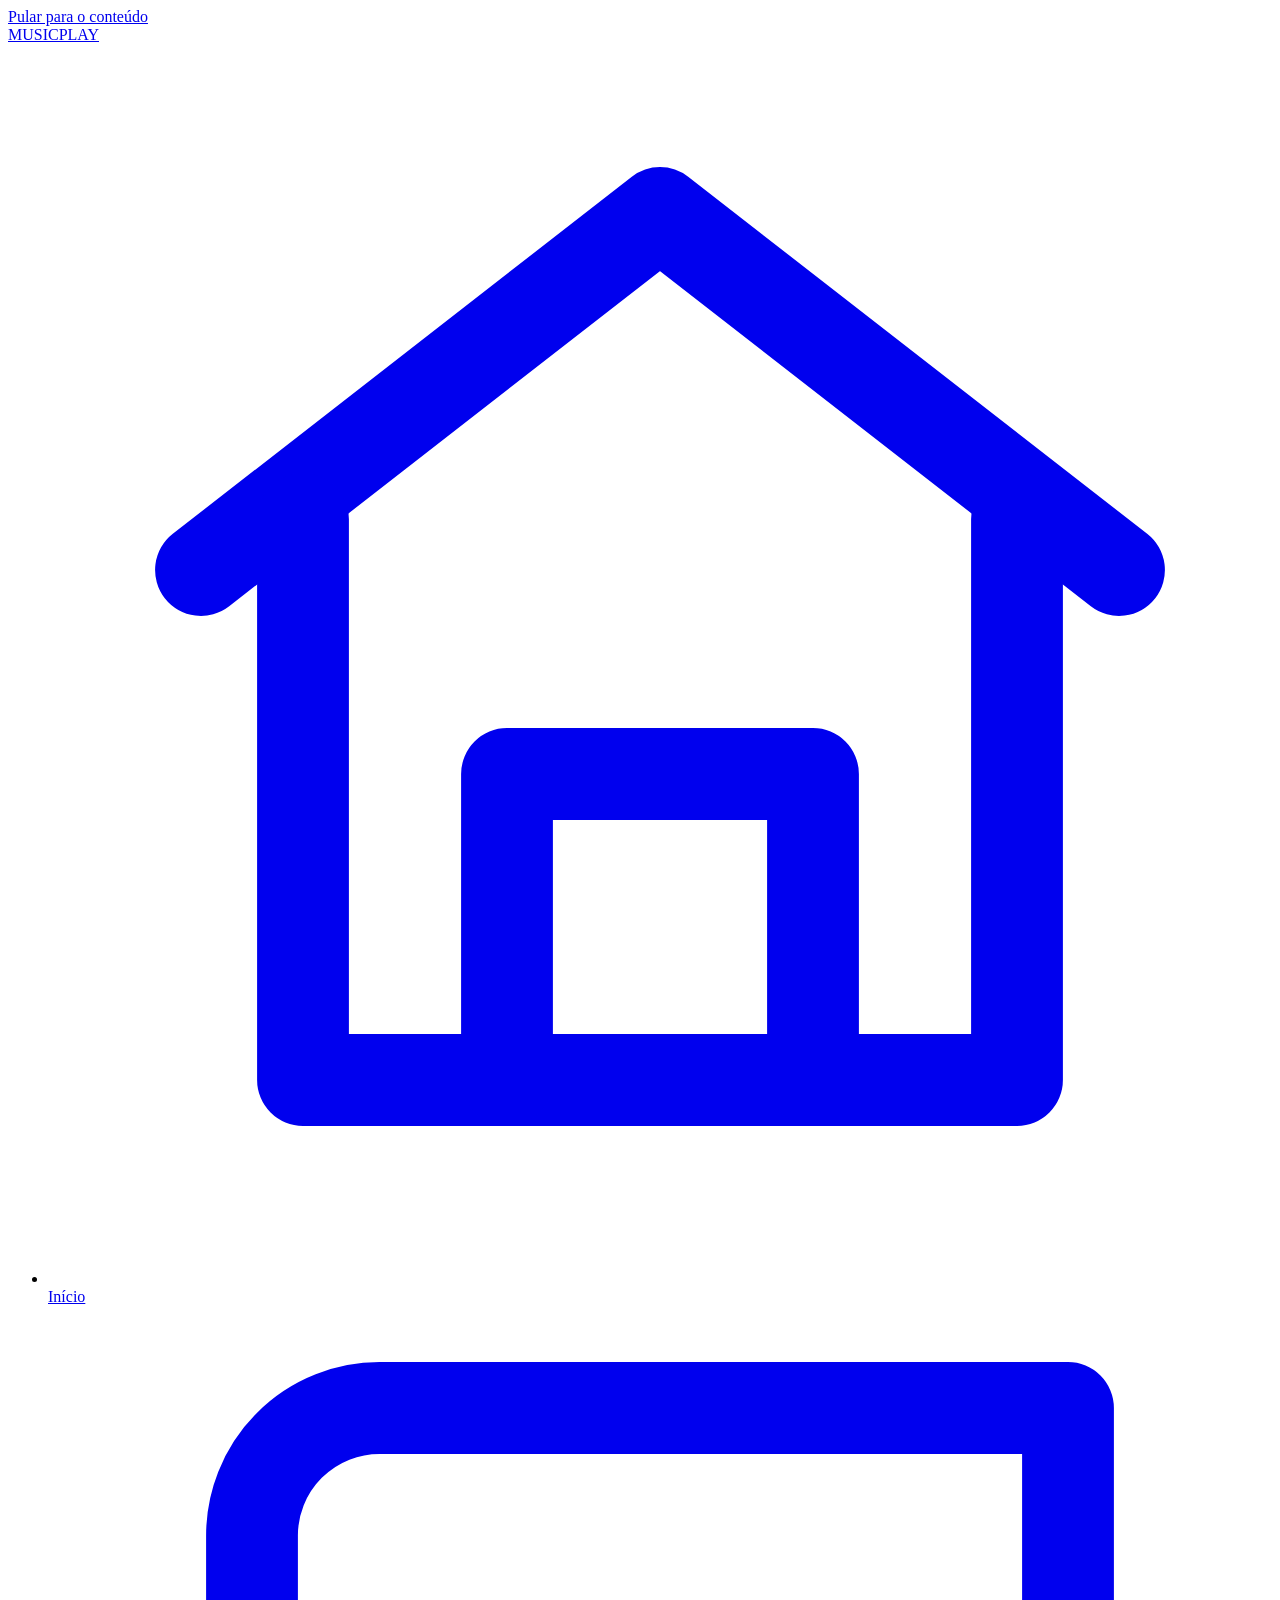
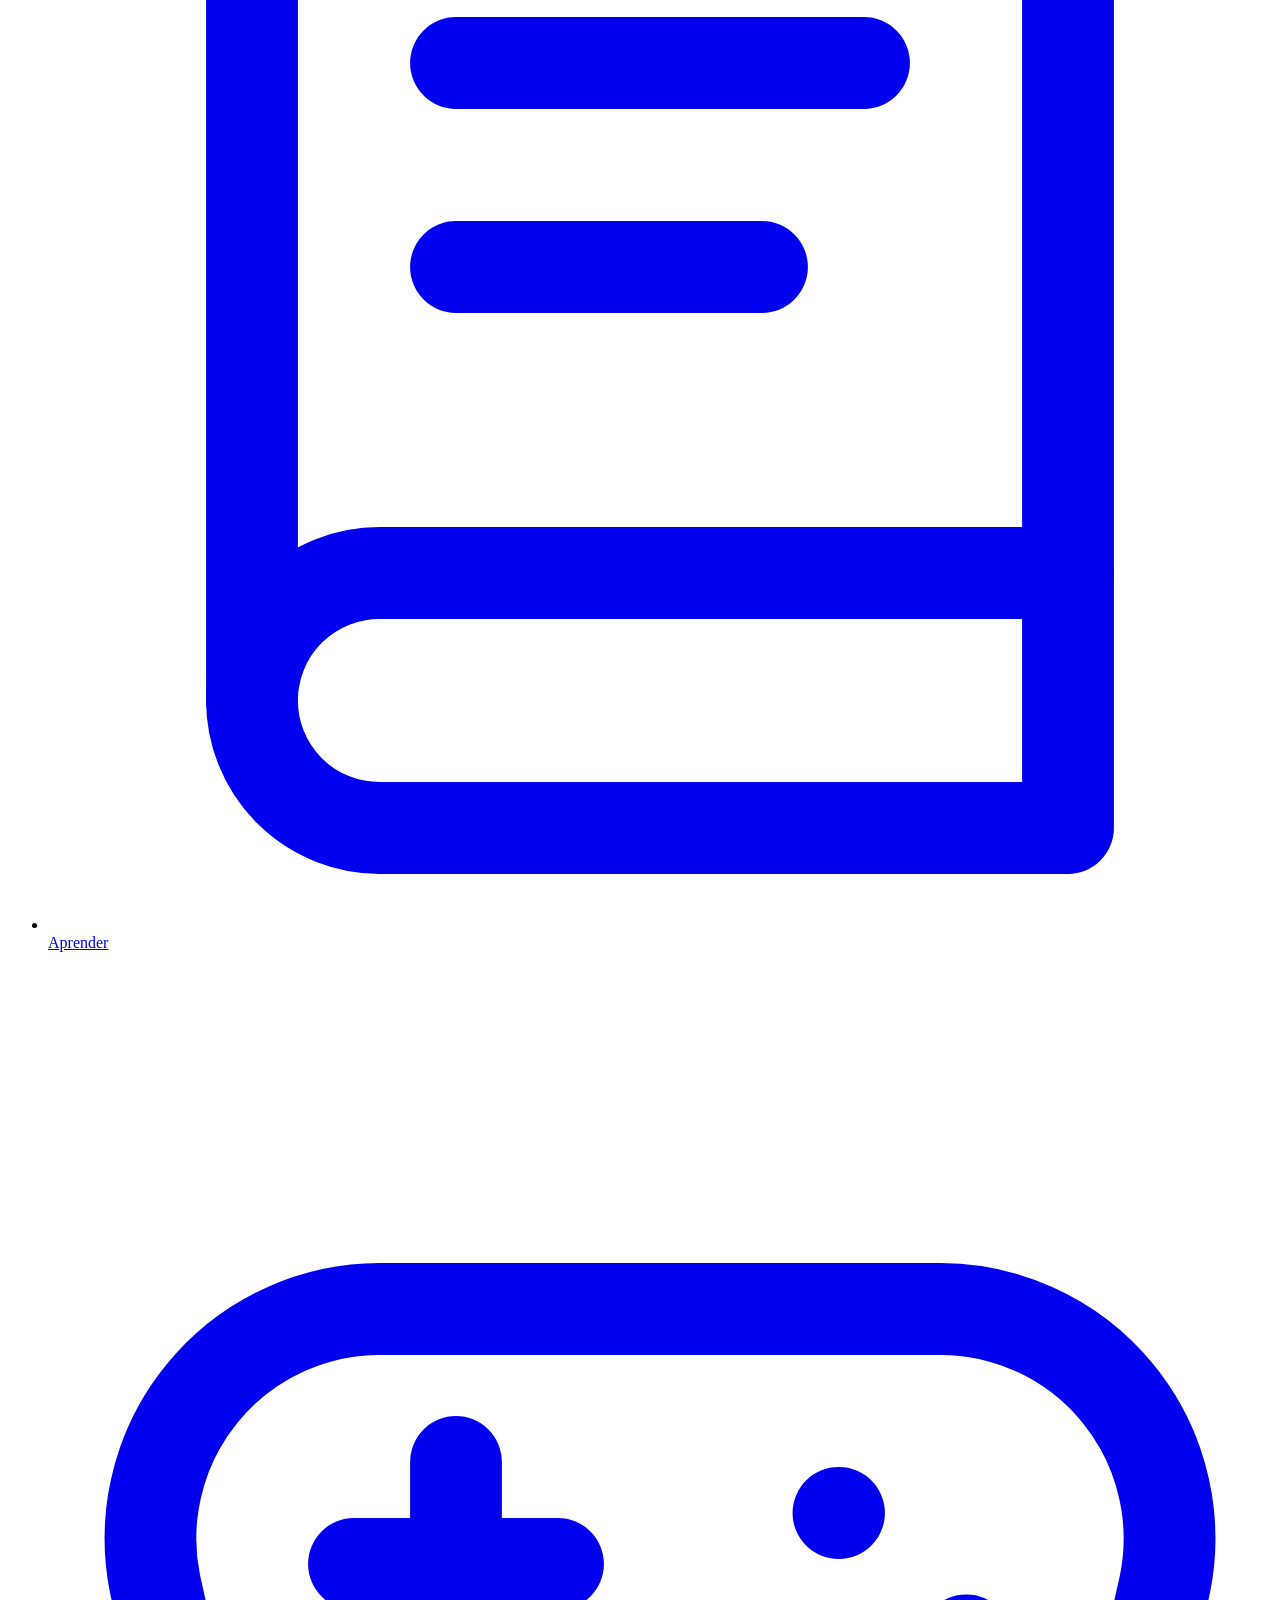
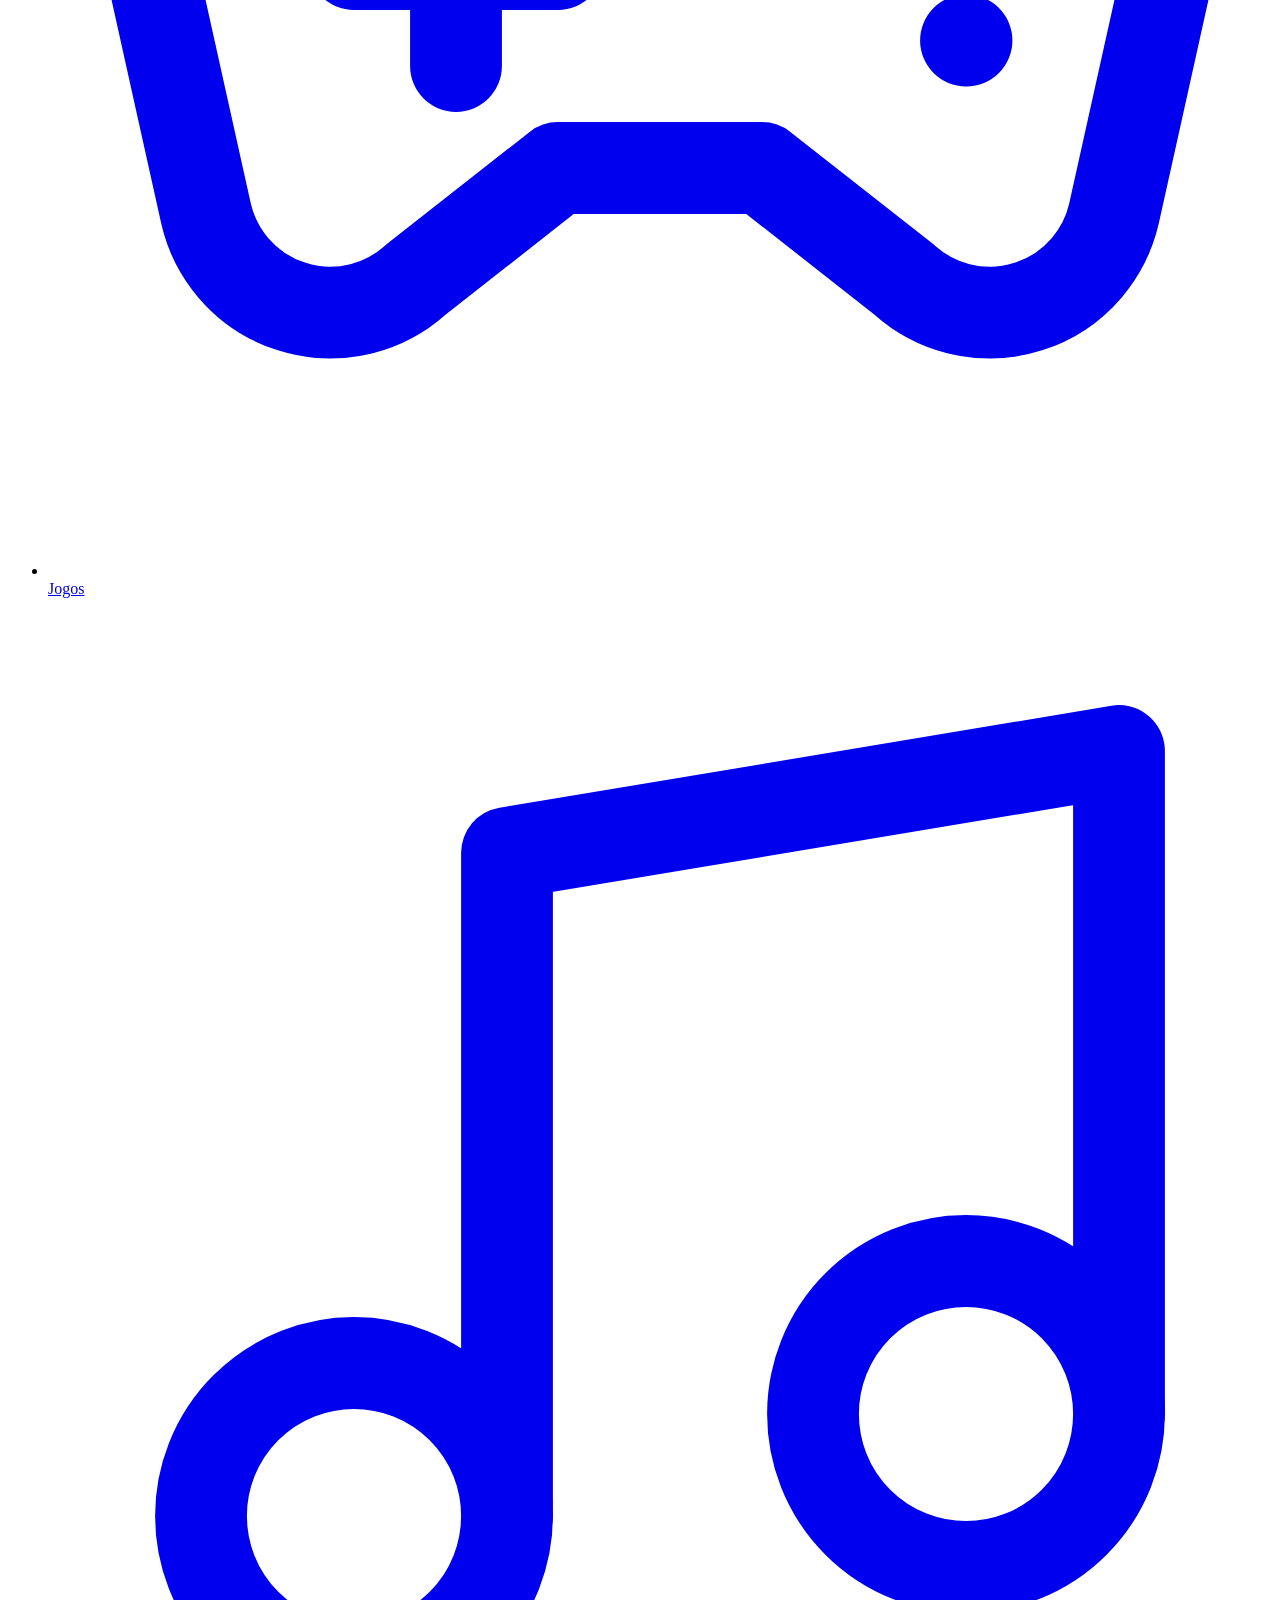
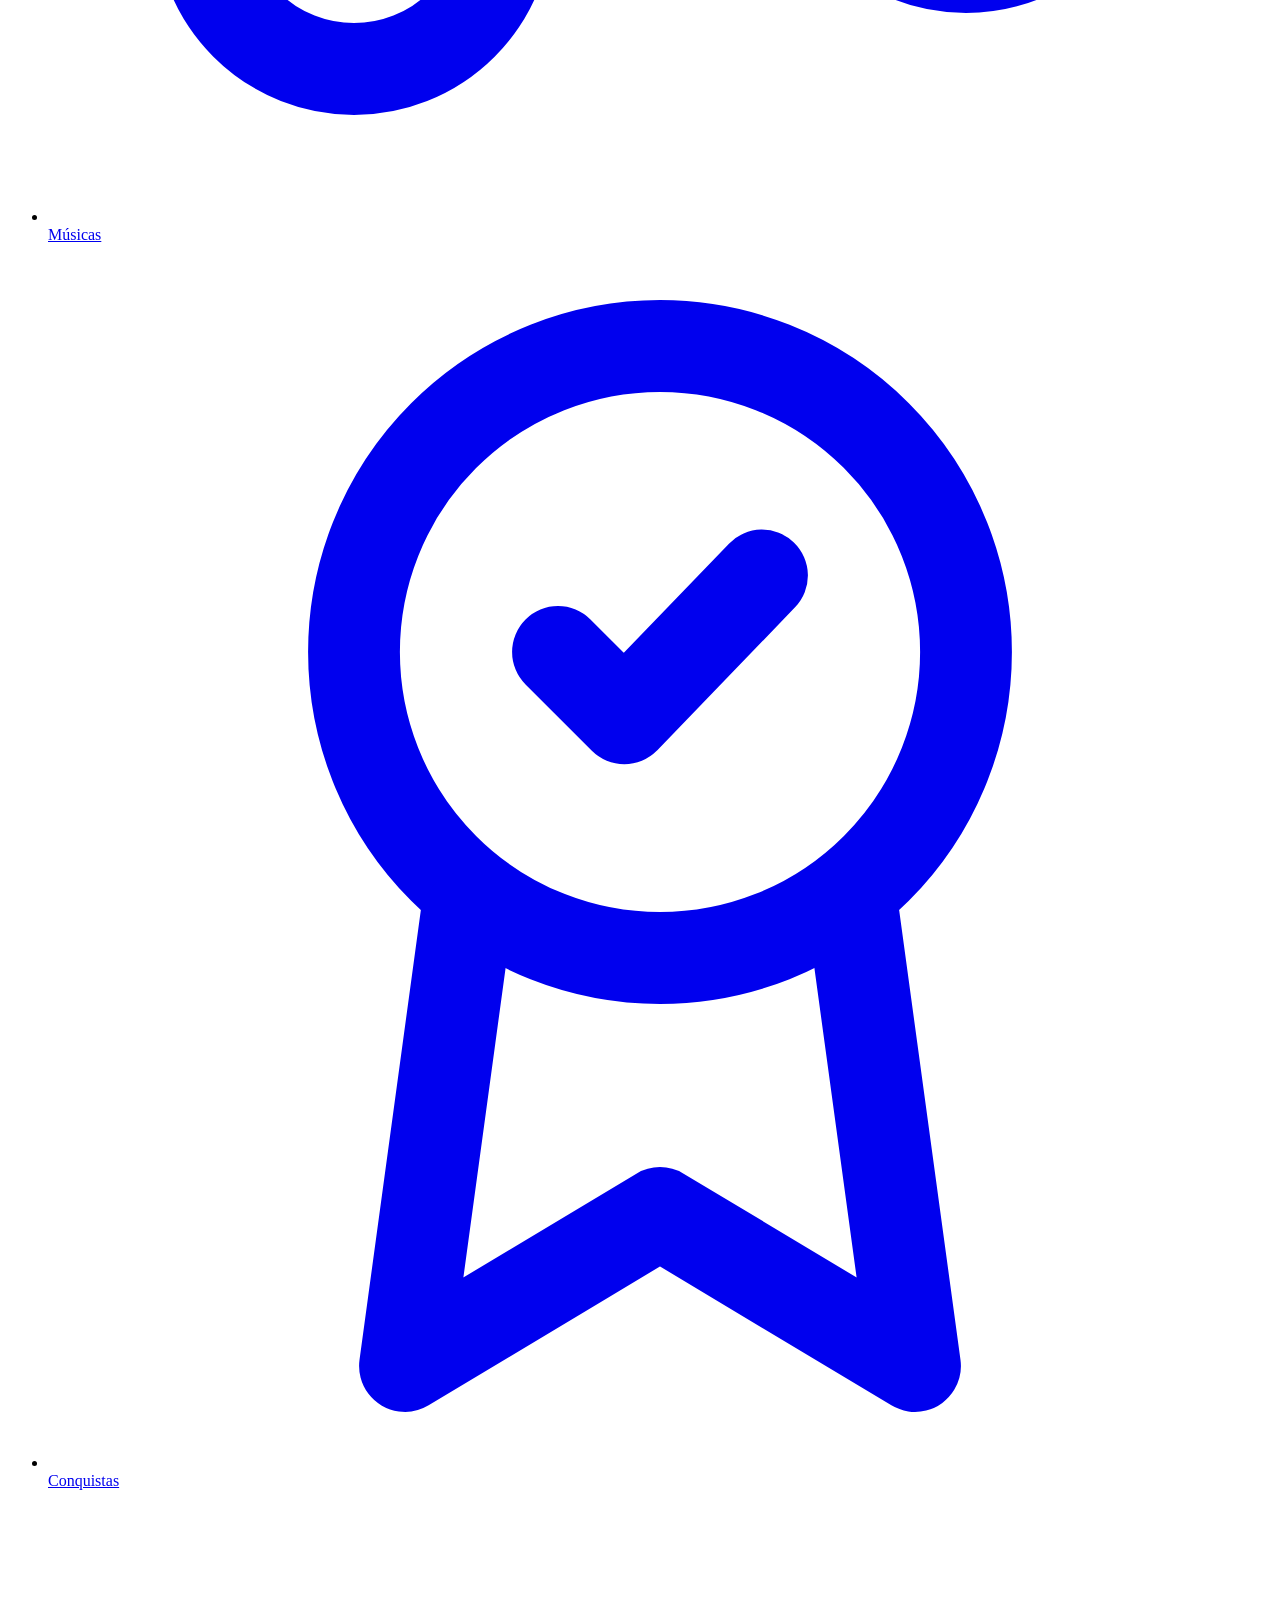
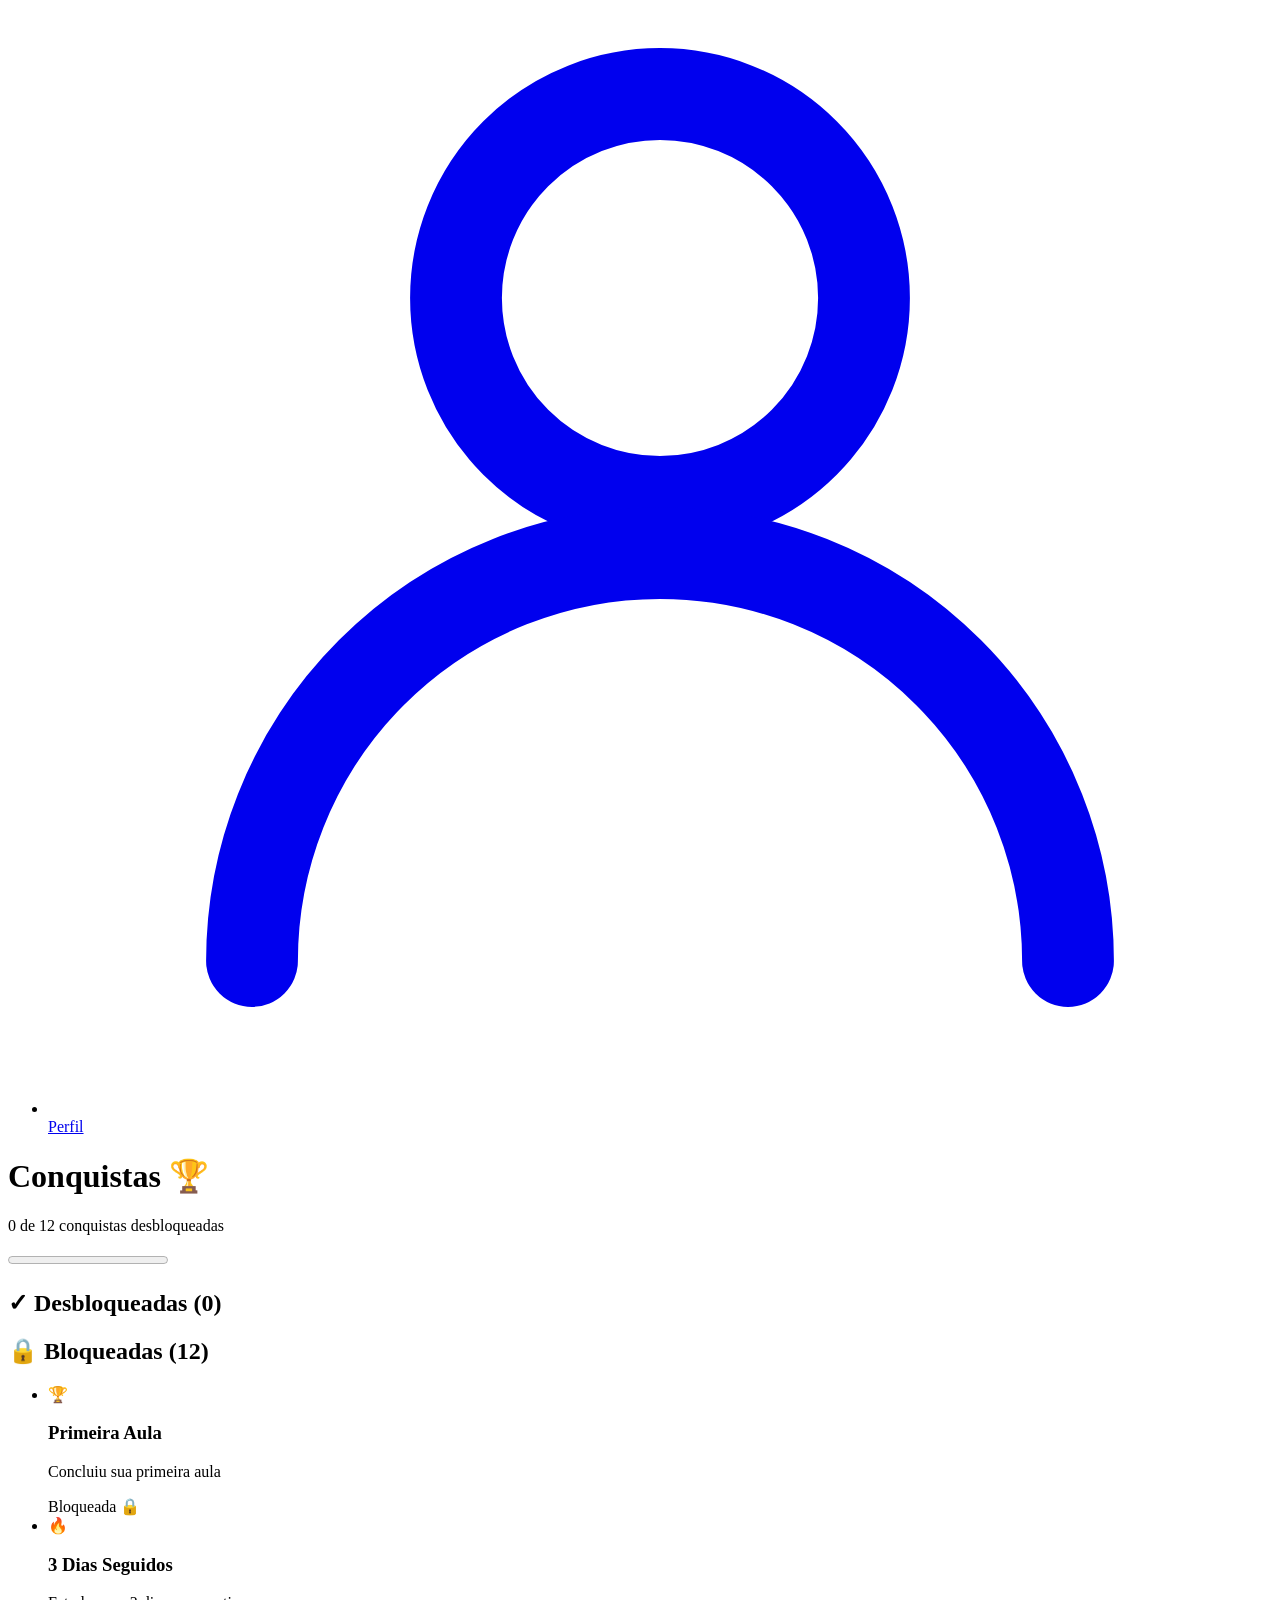
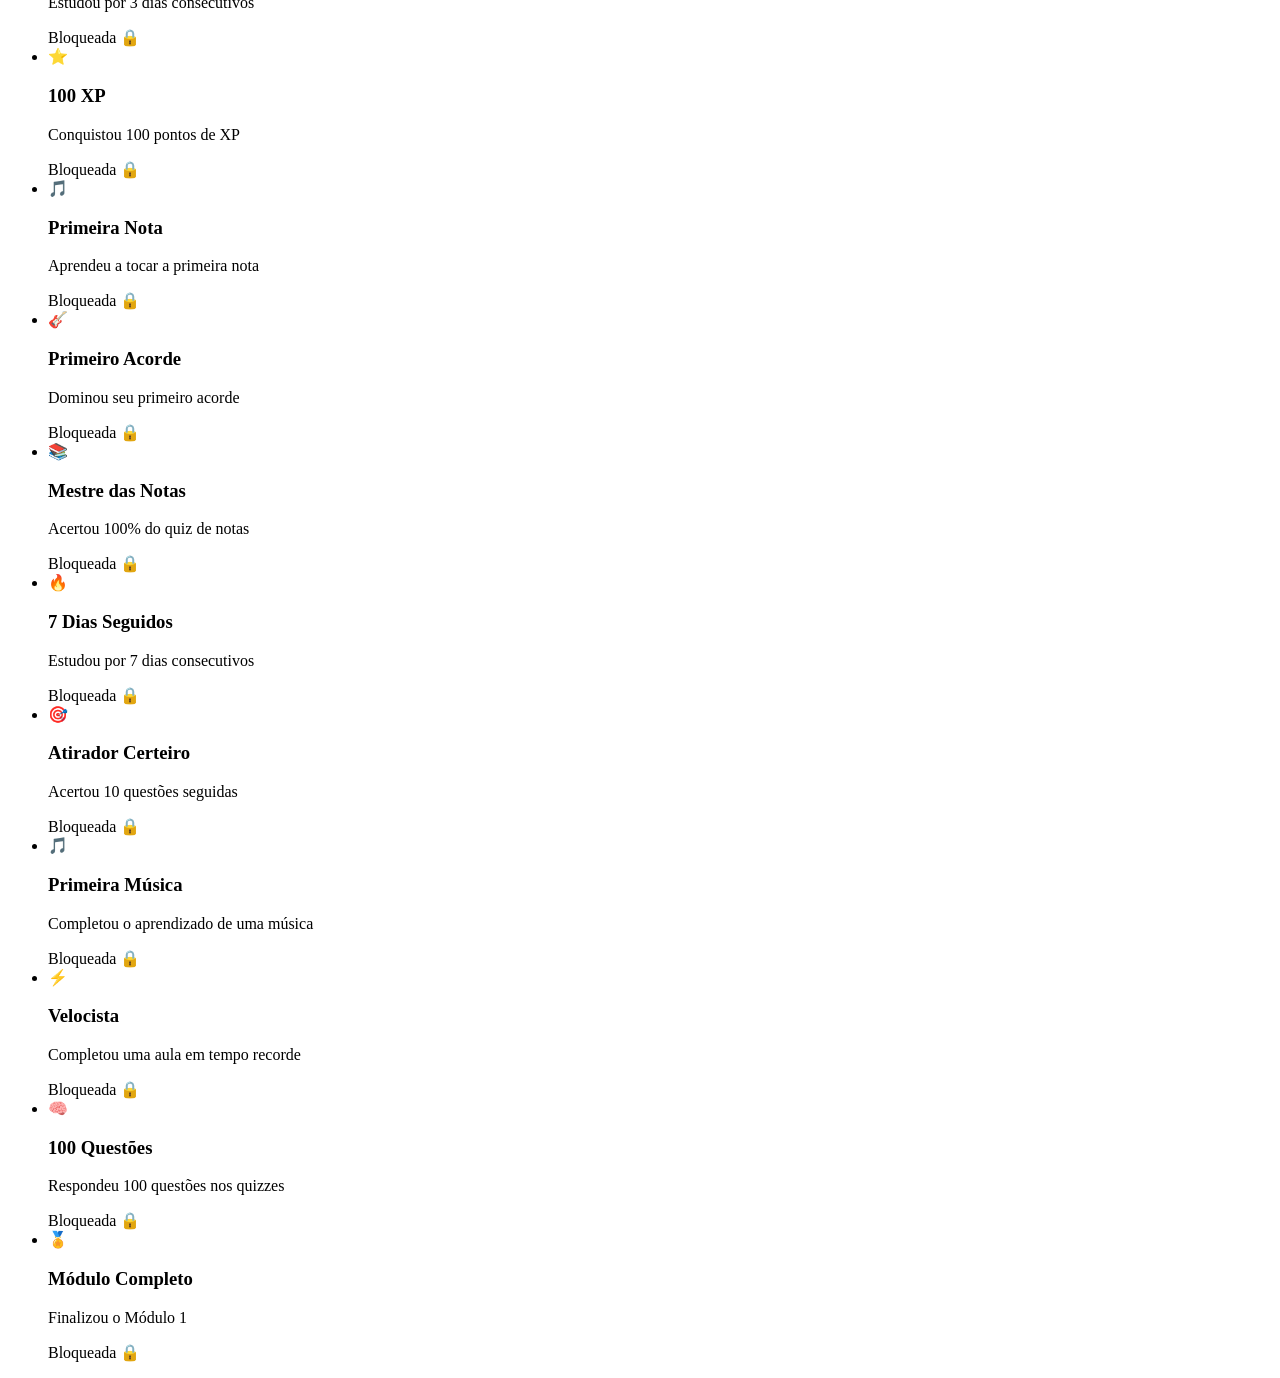
==== pages/achievements.html @ 1762eb2a "feat(html): add songs, achievements and profile pages" ====
<!doctype html>
<html lang="pt-BR">
  <head>
    <meta charset="utf-8">
    <meta name="viewport" content="width=device-width, initial-scale=1">
    <title>Conquistas | MUSICPLAY</title>
    <meta
      name="description"
      content="Acompanhe suas conquistas musicais, veja o que já desbloqueou e descubra seus próximos desafios."
    >
    <link rel="stylesheet" href="../css/main.css">
    <script type="module" src="../js/main.js"></script>
  </head>
  <body>
    <a class="skip-link" href="#main-content">Pular para o conteúdo</a>
    <div class="app-shell">
      <nav class="app-nav" aria-label="Navegação principal">
        <a class="brand app-nav__brand" href="./dashboard.html" aria-label="MUSICPLAY, início">
          <span class="brand__text">MUSICPLAY</span>
        </a>
        <ul class="app-nav__list">
          <li class="app-nav__item">
            <a class="app-nav__link" href="./dashboard.html">
              <svg class="app-nav__icon" viewBox="0 0 24 24" fill="none" stroke="currentColor" stroke-width="1.8" stroke-linecap="round" stroke-linejoin="round" aria-hidden="true">
                <path d="m3 10 9-7 9 7"></path>
                <path d="M5 9v11h14V9"></path>
                <path d="M9 20v-6h6v6"></path>
              </svg>
              <span>Início</span>
            </a>
          </li>
          <li class="app-nav__item">
            <a class="app-nav__link" href="./learn.html">
              <svg class="app-nav__icon" viewBox="0 0 24 24" fill="none" stroke="currentColor" stroke-width="1.8" stroke-linecap="round" stroke-linejoin="round" aria-hidden="true">
                <path d="M4 19.5A2.5 2.5 0 0 1 6.5 17H20"></path>
                <path d="M6.5 2H20v20H6.5A2.5 2.5 0 0 1 4 19.5v-15A2.5 2.5 0 0 1 6.5 2Z"></path>
                <path d="M8 7h8M8 11h6"></path>
              </svg>
              <span>Aprender</span>
            </a>
          </li>
          <li class="app-nav__item">
            <a class="app-nav__link" href="./games.html">
              <svg class="app-nav__icon" viewBox="0 0 24 24" fill="none" stroke="currentColor" stroke-width="1.8" stroke-linecap="round" stroke-linejoin="round" aria-hidden="true">
                <path d="M6 12h4m-2-2v4"></path>
                <path d="M15.5 11h.01M18 13.5h.01"></path>
                <path d="M6.5 7h11a4.5 4.5 0 0 1 4.4 5.4l-1 4.5a2.5 2.5 0 0 1-4.1 1.3L14 16H10l-2.8 2.2a2.5 2.5 0 0 1-4.1-1.3l-1-4.5A4.5 4.5 0 0 1 6.5 7Z"></path>
              </svg>
              <span>Jogos</span>
            </a>
          </li>
          <li class="app-nav__item">
            <a class="app-nav__link" href="./songs.html">
              <svg class="app-nav__icon" viewBox="0 0 24 24" fill="none" stroke="currentColor" stroke-width="1.8" stroke-linecap="round" stroke-linejoin="round" aria-hidden="true">
                <path d="M9 18V5l12-2v13"></path>
                <circle cx="6" cy="18" r="3"></circle>
                <circle cx="18" cy="16" r="3"></circle>
              </svg>
              <span>Músicas</span>
            </a>
          </li>
          <li class="app-nav__item">
            <a class="app-nav__link" href="./achievements.html" aria-current="page">
              <svg class="app-nav__icon" viewBox="0 0 24 24" fill="none" stroke="currentColor" stroke-width="1.8" stroke-linecap="round" stroke-linejoin="round" aria-hidden="true">
                <circle cx="12" cy="8" r="6"></circle>
                <path d="M8.2 13.2 7 22l5-3 5 3-1.2-8.8"></path>
                <path d="m10 8 1.3 1.3L14 6.5"></path>
              </svg>
              <span>Conquistas</span>
            </a>
          </li>
          <li class="app-nav__item">
            <a class="app-nav__link" href="./profile.html">
              <svg class="app-nav__icon" viewBox="0 0 24 24" fill="none" stroke="currentColor" stroke-width="1.8" stroke-linecap="round" stroke-linejoin="round" aria-hidden="true">
                <circle cx="12" cy="8" r="4"></circle>
                <path d="M4 21a8 8 0 0 1 16 0"></path>
              </svg>
              <span>Perfil</span>
            </a>
          </li>
        </ul>
      </nav>

      <main class="app-main achievements-page" id="main-content">
        <header class="achievements-header">
          <h1 class="achievements-header__title">Conquistas 🏆</h1>
          <p class="achievements-header__progress">
            <span data-user="achievements-count">0</span> de 12 conquistas desbloqueadas
          </p>
          <progress
            class="achievements-header__progress-bar"
            data-achievements-progress
            value="0"
            max="12"
            aria-label="Progresso das conquistas: 0 de 12 desbloqueadas"
          >
            0 de 12 conquistas
          </progress>
        </header>

        <section class="achievement-section" aria-labelledby="unlocked-achievements-title">
          <h2 class="achievement-section__title" id="unlocked-achievements-title">
            ✓ Desbloqueadas (<span data-achievements-unlocked-count>0</span>)
          </h2>
          <ul class="achievement-grid" data-achievements-unlocked aria-label="Conquistas desbloqueadas"></ul>
          <p class="achievement-empty-state" data-achievements-empty role="status" aria-live="polite" hidden>
            Complete sua primeira aula para ganhar sua primeira conquista 🏆
          </p>
        </section>

        <section class="achievement-section" aria-labelledby="locked-achievements-title">
          <h2 class="achievement-section__title" id="locked-achievements-title">
            🔒 Bloqueadas (<span data-achievements-locked-count>12</span>)
          </h2>
          <ul class="achievement-grid" data-achievements-locked aria-label="Conquistas bloqueadas">
            <li class="achievement-card" data-achievement-id="first-lesson" data-state="locked">
              <article class="achievement-card__content">
                <span class="achievement-card__icon" aria-hidden="true">🏆</span>
                <h3 class="achievement-card__title">Primeira Aula</h3>
                <p class="achievement-card__description">Concluiu sua primeira aula</p>
                <time class="achievement-card__date" data-achievement-date hidden></time>
                <span class="achievement-card__status visually-hidden">Bloqueada</span>
                <span class="achievement-card__lock" aria-label="Bloqueada">🔒</span>
              </article>
            </li>
            <li class="achievement-card" data-achievement-id="three-day-streak" data-state="locked">
              <article class="achievement-card__content">
                <span class="achievement-card__icon" aria-hidden="true">🔥</span>
                <h3 class="achievement-card__title">3 Dias Seguidos</h3>
                <p class="achievement-card__description">Estudou por 3 dias consecutivos</p>
                <time class="achievement-card__date" data-achievement-date hidden></time>
                <span class="achievement-card__status visually-hidden">Bloqueada</span>
                <span class="achievement-card__lock" aria-label="Bloqueada">🔒</span>
              </article>
            </li>
            <li class="achievement-card" data-achievement-id="100-xp" data-state="locked">
              <article class="achievement-card__content">
                <span class="achievement-card__icon" aria-hidden="true">⭐</span>
                <h3 class="achievement-card__title">100 XP</h3>
                <p class="achievement-card__description">Conquistou 100 pontos de XP</p>
                <time class="achievement-card__date" data-achievement-date hidden></time>
                <span class="achievement-card__status visually-hidden">Bloqueada</span>
                <span class="achievement-card__lock" aria-label="Bloqueada">🔒</span>
              </article>
            </li>
            <li class="achievement-card" data-achievement-id="first-note" data-state="locked">
              <article class="achievement-card__content">
                <span class="achievement-card__icon" aria-hidden="true">🎵</span>
                <h3 class="achievement-card__title">Primeira Nota</h3>
                <p class="achievement-card__description">Aprendeu a tocar a primeira nota</p>
                <time class="achievement-card__date" data-achievement-date hidden></time>
                <span class="achievement-card__status visually-hidden">Bloqueada</span>
                <span class="achievement-card__lock" aria-label="Bloqueada">🔒</span>
              </article>
            </li>
            <li class="achievement-card" data-achievement-id="first-chord" data-state="locked">
              <article class="achievement-card__content">
                <span class="achievement-card__icon" aria-hidden="true">🎸</span>
                <h3 class="achievement-card__title">Primeiro Acorde</h3>
                <p class="achievement-card__description">Dominou seu primeiro acorde</p>
                <time class="achievement-card__date" data-achievement-date hidden></time>
                <span class="achievement-card__status visually-hidden">Bloqueada</span>
                <span class="achievement-card__lock" aria-label="Bloqueada">🔒</span>
              </article>
            </li>
            <li class="achievement-card" data-achievement-id="master-of-notes" data-state="locked">
              <article class="achievement-card__content">
                <span class="achievement-card__icon" aria-hidden="true">📚</span>
                <h3 class="achievement-card__title">Mestre das Notas</h3>
                <p class="achievement-card__description">Acertou 100% do quiz de notas</p>
                <time class="achievement-card__date" data-achievement-date hidden></time>
                <span class="achievement-card__status visually-hidden">Bloqueada</span>
                <span class="achievement-card__lock" aria-label="Bloqueada">🔒</span>
              </article>
            </li>
            <li class="achievement-card" data-achievement-id="seven-day-streak" data-state="locked">
              <article class="achievement-card__content">
                <span class="achievement-card__icon" aria-hidden="true">🔥</span>
                <h3 class="achievement-card__title">7 Dias Seguidos</h3>
                <p class="achievement-card__description">Estudou por 7 dias consecutivos</p>
                <time class="achievement-card__date" data-achievement-date hidden></time>
                <span class="achievement-card__status visually-hidden">Bloqueada</span>
                <span class="achievement-card__lock" aria-label="Bloqueada">🔒</span>
              </article>
            </li>
            <li class="achievement-card" data-achievement-id="sharpshooter" data-state="locked">
              <article class="achievement-card__content">
                <span class="achievement-card__icon" aria-hidden="true">🎯</span>
                <h3 class="achievement-card__title">Atirador Certeiro</h3>
                <p class="achievement-card__description">Acertou 10 questões seguidas</p>
                <time class="achievement-card__date" data-achievement-date hidden></time>
                <span class="achievement-card__status visually-hidden">Bloqueada</span>
                <span class="achievement-card__lock" aria-label="Bloqueada">🔒</span>
              </article>
            </li>
            <li class="achievement-card" data-achievement-id="first-song" data-state="locked">
              <article class="achievement-card__content">
                <span class="achievement-card__icon" aria-hidden="true">🎵</span>
                <h3 class="achievement-card__title">Primeira Música</h3>
                <p class="achievement-card__description">Completou o aprendizado de uma música</p>
                <time class="achievement-card__date" data-achievement-date hidden></time>
                <span class="achievement-card__status visually-hidden">Bloqueada</span>
                <span class="achievement-card__lock" aria-label="Bloqueada">🔒</span>
              </article>
            </li>
            <li class="achievement-card" data-achievement-id="speedster" data-state="locked">
              <article class="achievement-card__content">
                <span class="achievement-card__icon" aria-hidden="true">⚡</span>
                <h3 class="achievement-card__title">Velocista</h3>
                <p class="achievement-card__description">Completou uma aula em tempo recorde</p>
                <time class="achievement-card__date" data-achievement-date hidden></time>
                <span class="achievement-card__status visually-hidden">Bloqueada</span>
                <span class="achievement-card__lock" aria-label="Bloqueada">🔒</span>
              </article>
            </li>
            <li class="achievement-card" data-achievement-id="100-questions" data-state="locked">
              <article class="achievement-card__content">
                <span class="achievement-card__icon" aria-hidden="true">🧠</span>
                <h3 class="achievement-card__title">100 Questões</h3>
                <p class="achievement-card__description">Respondeu 100 questões nos quizzes</p>
                <time class="achievement-card__date" data-achievement-date hidden></time>
                <span class="achievement-card__status visually-hidden">Bloqueada</span>
                <span class="achievement-card__lock" aria-label="Bloqueada">🔒</span>
              </article>
            </li>
            <li class="achievement-card" data-achievement-id="module-complete" data-state="locked">
              <article class="achievement-card__content">
                <span class="achievement-card__icon" aria-hidden="true">🏅</span>
                <h3 class="achievement-card__title">Módulo Completo</h3>
                <p class="achievement-card__description">Finalizou o Módulo 1</p>
                <time class="achievement-card__date" data-achievement-date hidden></time>
                <span class="achievement-card__status visually-hidden">Bloqueada</span>
                <span class="achievement-card__lock" aria-label="Bloqueada">🔒</span>
              </article>
            </li>
          </ul>
        </section>
      </main>
    </div>

    <div class="app-feedback" data-app-feedback role="status" aria-live="polite" aria-atomic="true"></div>
    <div
      class="toast-region"
      data-toast-container
      role="status"
      aria-live="polite"
      aria-relevant="additions text"
    ></div>
  </body>
</html>
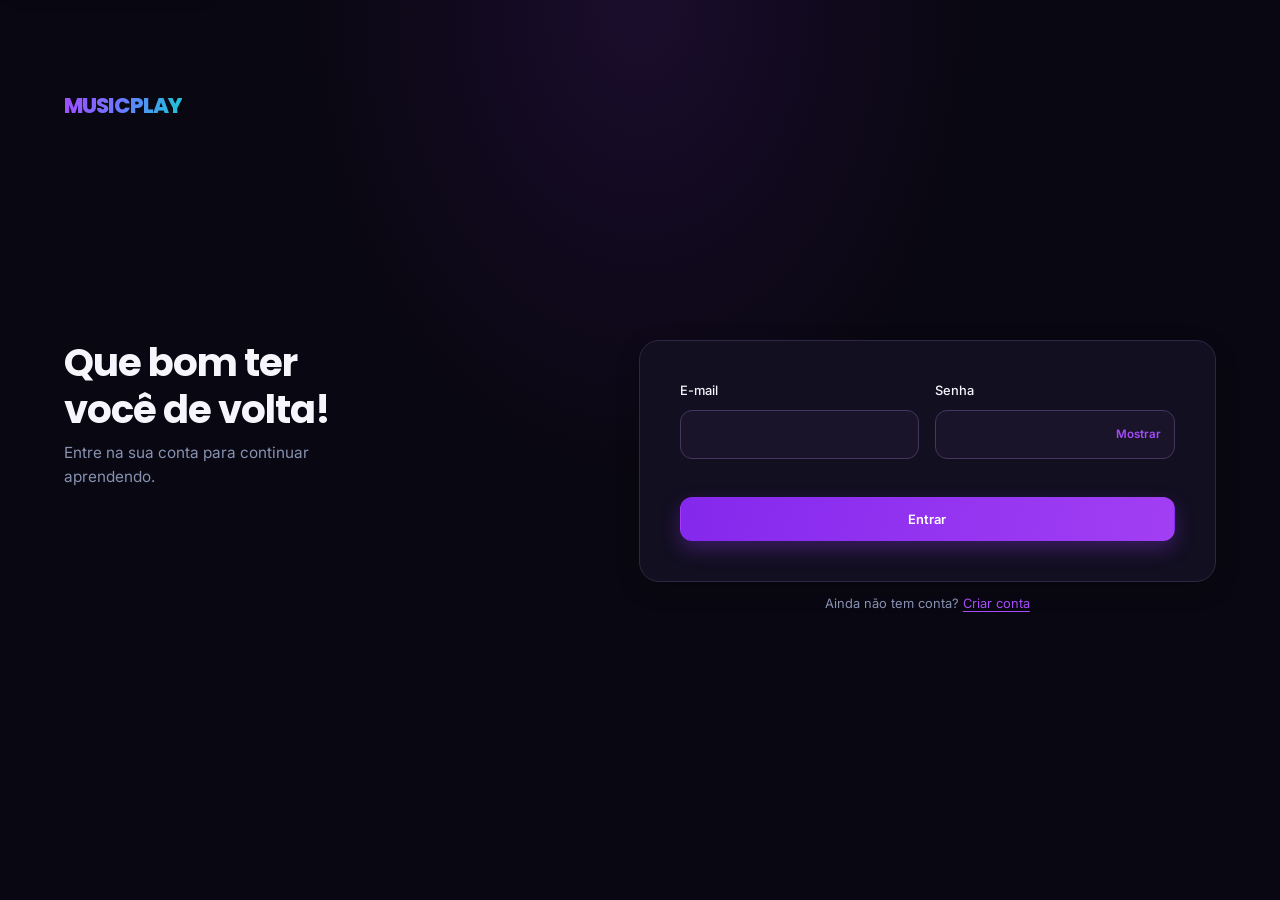
==== commit bc13456f: "feat(app): add protected navigation and personalized dashboard" ====
--- a/pages/achievements.html
+++ b/pages/achievements.html
@@ -11,7 +11,7 @@
     <link rel="stylesheet" href="../css/main.css">
     <script type="module" src="../js/main.js"></script>
   </head>
-  <body>
+  <body data-page="achievements">
     <a class="skip-link" href="#main-content">Pular para o conteúdo</a>
     <div class="app-shell">
       <nav class="app-nav" aria-label="Navegação principal">
--- a/css/main.css
+++ b/css/main.css
@@ -0,0 +1,33 @@
+@import url("./base/tokens.css");
+@import url("./base/reset.css");
+@import url("./base/typography.css");
+@import url("./base/utilities.css");
+
+@import url("./layout/container.css");
+@import url("./layout/grid.css");
+@import url("./layout/app-shell.css");
+@import url("./layout/sidebar.css");
+@import url("./layout/bottom-nav.css");
+
+@import url("./components/button.css");
+@import url("./components/card.css");
+@import url("./components/form.css");
+@import url("./components/badge.css");
+@import url("./components/progress.css");
+@import url("./components/stat-card.css");
+@import url("./components/lesson-item.css");
+@import url("./components/quiz-option.css");
+@import url("./components/calendar.css");
+@import url("./components/toast.css");
+
+@import url("./pages/landing.css");
+@import url("./pages/auth.css");
+@import url("./pages/onboarding.css");
+@import url("./pages/dashboard.css");
+@import url("./pages/learn.css");
+@import url("./pages/lesson.css");
+@import url("./pages/games.css");
+@import url("./pages/quiz.css");
+@import url("./pages/songs.css");
+@import url("./pages/achievements.css");
+@import url("./pages/profile.css");
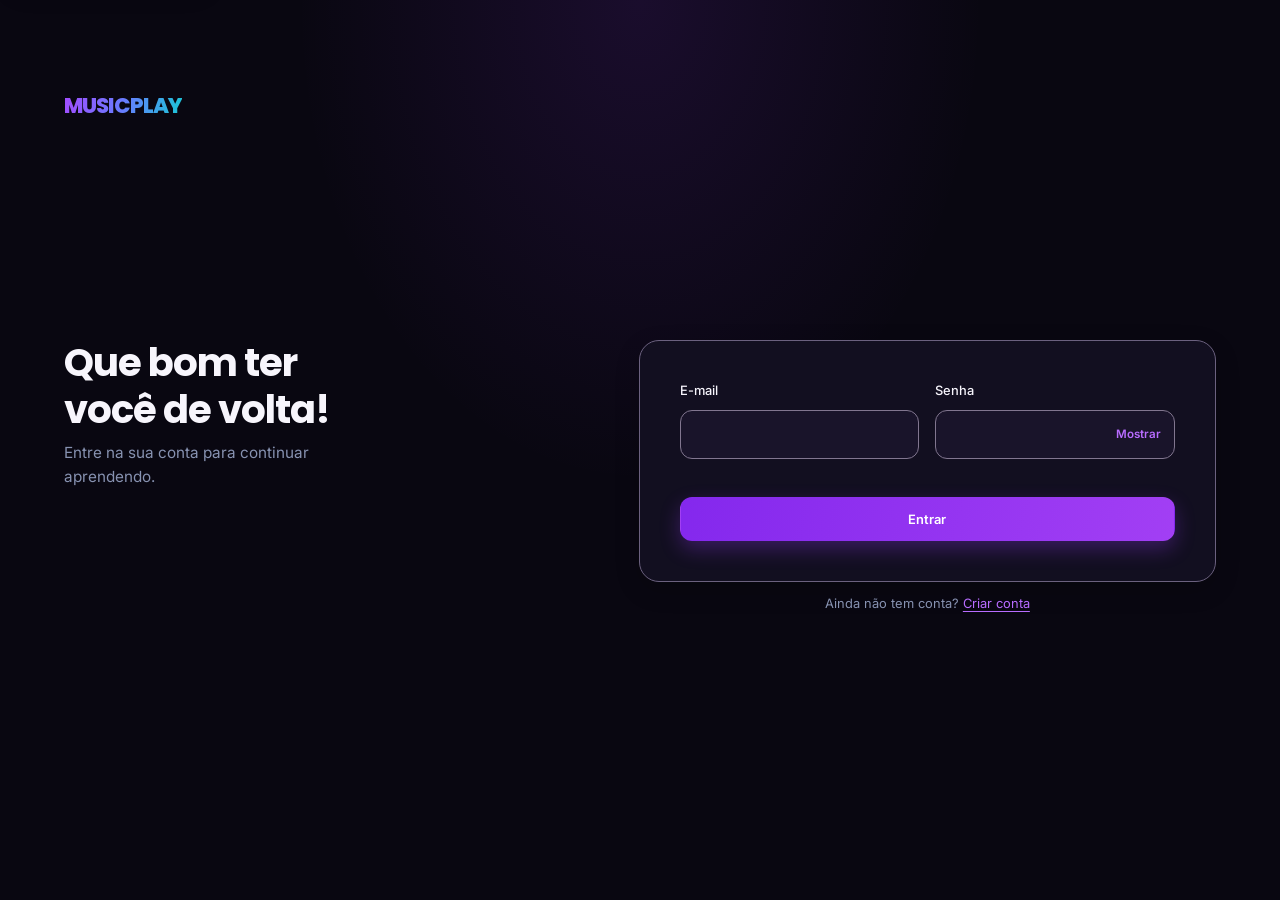
==== commit f7fc7efa: "fix(a11y): improve keyboard support and WCAG contrast" ====
--- a/pages/achievements.html
+++ b/pages/achievements.html
@@ -81,7 +81,7 @@
         </ul>
       </nav>
 
-      <main class="app-main achievements-page" id="main-content">
+      <main class="app-main achievements-page" id="main-content" tabindex="-1">
         <header class="achievements-header">
           <h1 class="achievements-header__title">Conquistas 🏆</h1>
           <p class="achievements-header__progress">
